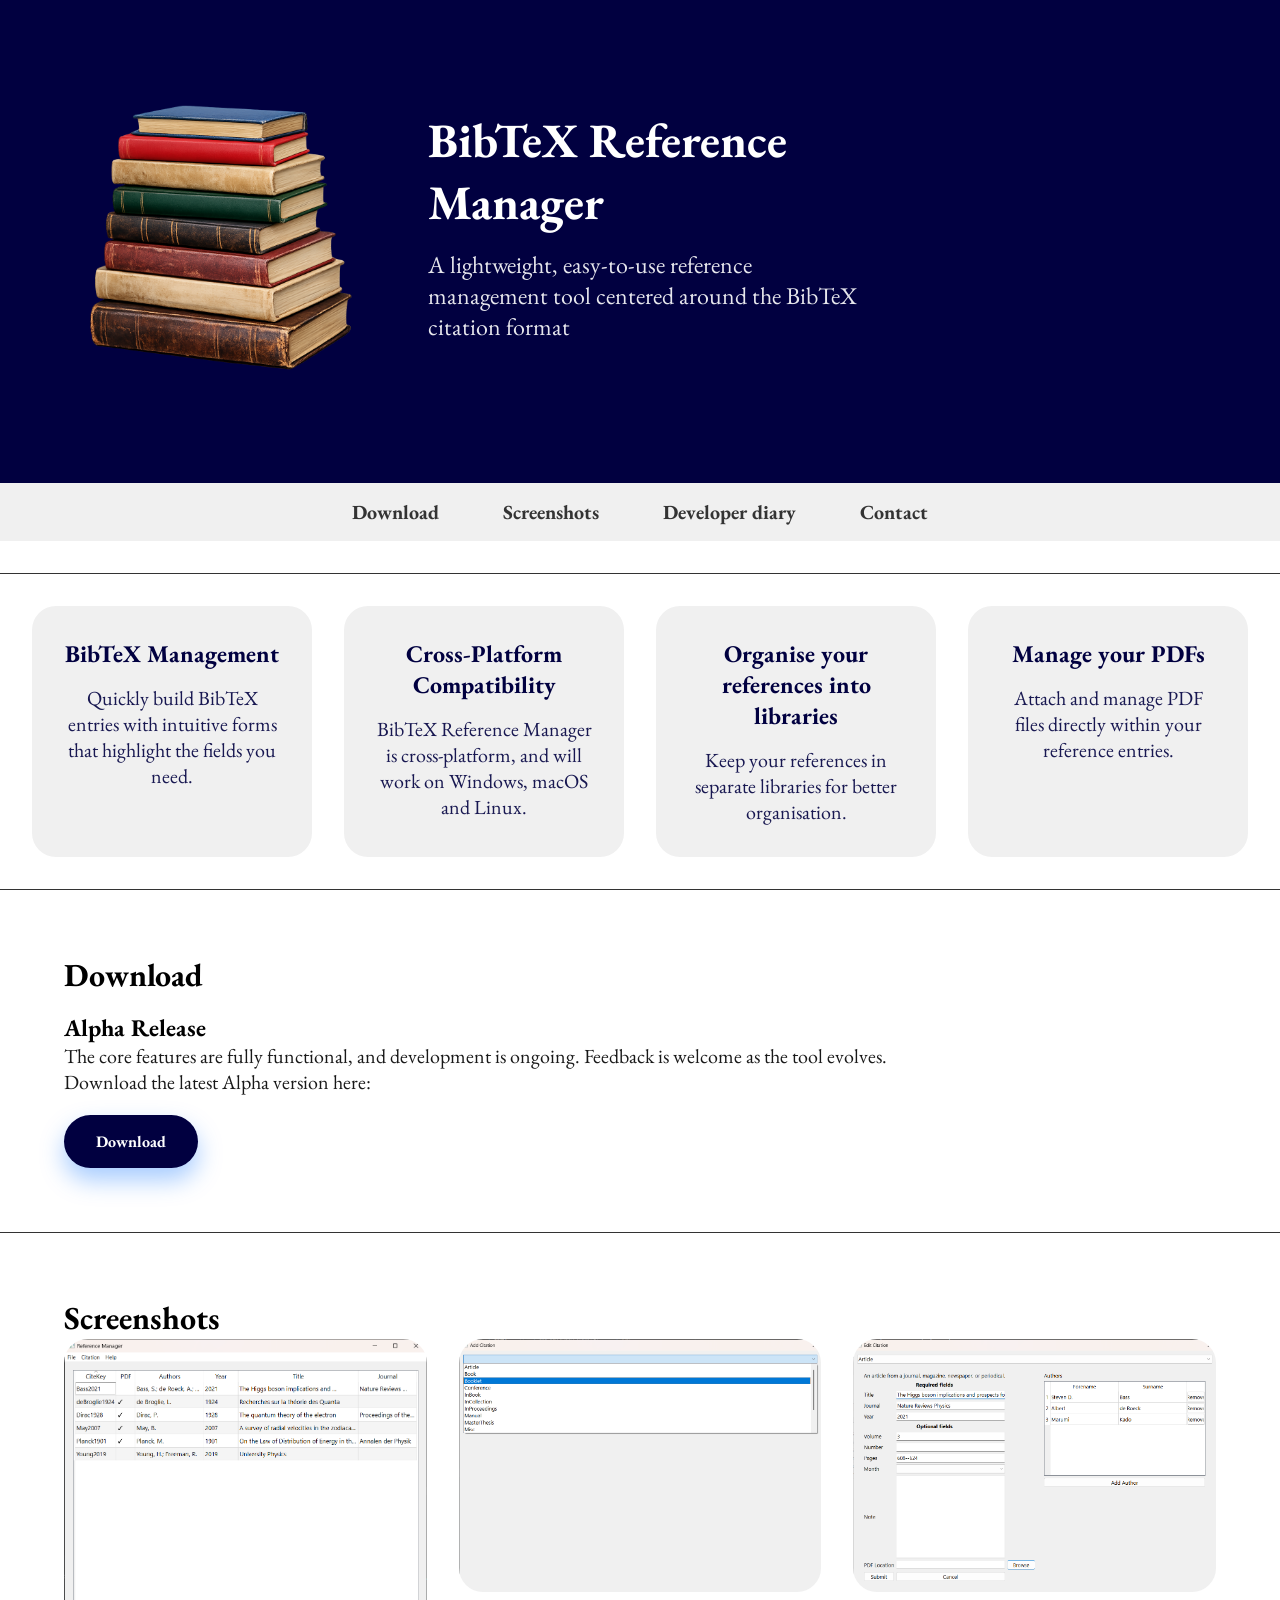
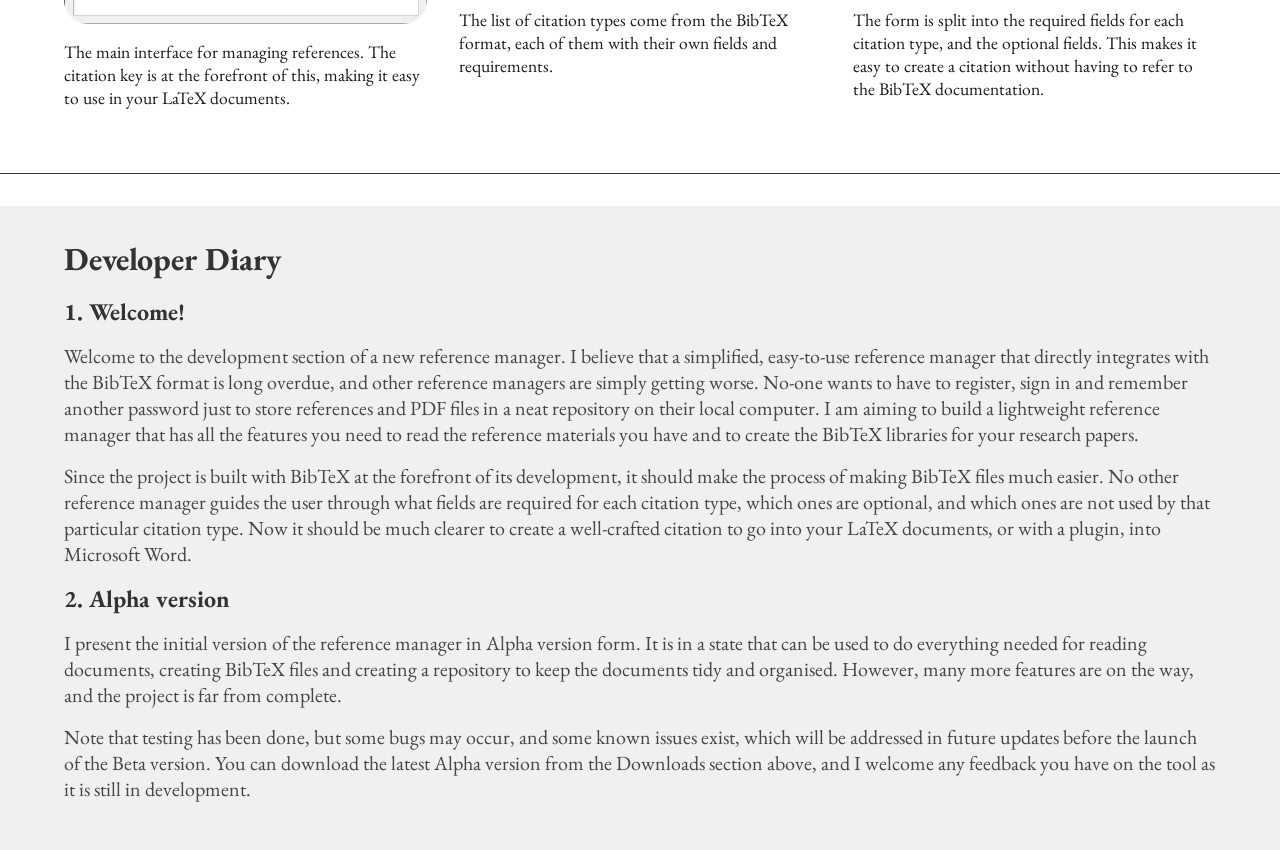
==== index.html @ 848a6c42 "Corrected name of download" ====
<!DOCTYPE html>
<html lang="en">
    <meta charset="UTF-8">
    <meta name="viewport" content="width=device-width, initial-scale=1.0">
    <title>BibTeX Reference Manager</title>
<head>
    <link rel="preconnect" href="https://fonts.googleapis.com">
    <link rel="preconnect" href="https://fonts.gstatic.com" crossorigin>
    <link href="https://fonts.googleapis.com/css2?family=EB+Garamond:ital,wght@0,400..800;1,400..800&display=swap" rel="stylesheet">
    <style>
        * {
            margin: 0;
            padding: 0;
            box-sizing: border-box;
        }
        body {
            font-family: "EB Garamond", "Times", serif;
        }
        .logo {
            display: flex;
            flex-wrap: nowrap;
            align-items: center;
            justify-content: flex-start;
            gap: 2rem;
            background: #010040;
            color: white;
            padding: 3rem 2rem;
            text-align: center;
        }
        .logo-image {
            flex: 0 0 300px;
            min-width: 300px;
            border-radius: 1.5rem;
            padding: 1rem;
        }
        .logo-content {
            flex: 1 1 auto;
            min-width: 300px;
            max-width: 500px;
            text-align: left;
            padding-left: 4rem;
        }
        .logo h1 {
            font-size: 3rem;
            margin-bottom: 1rem;
        }
        
        .logo p {
            font-size: 1.5rem;
            margin-bottom: 2rem;
            opacity: 0.9;
        }
        .nav {
            display: flex;
            justify-content: center;
            gap: 4rem;
            background: #f0f0f0;
            padding: 1rem 0;
            font-size: 1.25rem;
            font-weight: bolder;
        }
        .nav ul {
            list-style: none;
            display: flex;
            gap: 4rem;
        }
        .nav a {
            text-decoration: none;
            color: #333;
            transition: color 0.3s;
        }
        .nav a:hover {
            background: #b6b6b6;
        }
        .feature-grid {
            display: grid;
            grid-template-columns: repeat(auto-fit, minmax(280px, 1fr));
            gap: 2rem;
            margin: 2rem;
        }
        .feature-card {
            background: #f0f0f0;
            padding: 2rem;
            text-align: center;
            border-radius: 1.5rem;
            color: #010040;
        }
        .feature-card h1 {
            font-size: 1.5rem;
            margin-bottom: 1rem;
        }
        .feature-card p {
            font-size: 1.25rem;
            opacity: 0.9;
        }
        .download {
            padding: 2rem 4rem;
        }
        .download h1 {
            font-size: 2rem;
            margin-bottom: 1rem;
        }
        .download p {
            font-size: 1.25rem;
            opacity: 0.9;
        }
        .download a.button {
            display: inline-block;
            margin-top: 1.25rem;
            padding: 1rem 2rem;
            border-radius: 999px;
            background: #010040;
            color: #ffffff;
            font-weight: bold;
            text-decoration: none;
            box-shadow: 0 12px 25px rgba(0, 110, 255, 0.35);
            transition: transform 0.2s ease, box-shadow 0.2s ease, background 0.2s ease;
        }
        .download a.button:hover,
        .download a.button:focus-visible {
            transform: translateY(-1px);
            background: #010040;
            box-shadow: 0 16px 30px rgba(0, 110, 255, 0.35);
        }
        .screenshots {
            padding: 2rem 4rem;
        }
        .section-separator {
            width: 100%;
            height: 1px;
            margin: 2rem 0;
            background: #333;
            border: none;
        }
        .screenshots-grid {
            display: grid;
            grid-template-columns: repeat(auto-fit, minmax(280px, 1fr));
            gap: 2rem;
            align-items: start;
        }
        .image_text {
            display: flex;
            flex-direction: column;
            gap: 1rem;
        }
        .screenshot-thumb,
        .image_text img,
        .screenshots img {
            width: 100%;
            height: auto;
            border-radius: 1.5rem;
            cursor: zoom-in;
            transition: transform 0.2s ease;
        }
        .screenshot-thumb:hover {
            transform: scale(1.02);
        }
        .image_text p {
            font-size: 1.1rem;
            opacity: 0.9;
        }
        .lightbox {
            position: fixed;
            inset: 0;
            background: rgba(0, 0, 0, 0.9);
            display: flex;
            align-items: center;
            justify-content: center;
            padding: 2rem;
            z-index: 9999;
            opacity: 0;
            visibility: hidden;
            transition: opacity 0.25s ease, visibility 0.25s ease;
        }
        .lightbox.visible {
            opacity: 1;
            visibility: visible;
        }
        .lightbox-content {
            position: relative;
            max-width: 90vw;
            max-height: 90vh;
            display: flex;
            flex-direction: column;
            gap: 1rem;
            align-items: center;
            z-index: 1;
        }
        .lightbox img {
            max-width: 100%;
            max-height: 80vh;
            border-radius: 1rem;
            box-shadow: 0 0 30px rgba(0, 0, 0, 0.6);
        }
        .lightbox-caption {
            color: white;
            font-size: 1.1rem;
            text-align: center;
            max-width: 90vw;
        }
        .lightbox-close {
            position: absolute;
            top: 0.5rem;
            right: 0.5rem;
            z-index: 2;
            background: rgba(0, 0, 0, 0.65);
            border: none;
            color: white;
            font-size: 1.5rem;
            width: 2.5rem;
            height: 2.5rem;
            border-radius: 50%;
            cursor: pointer;
            box-shadow: 0 0 20px rgba(0, 0, 0, 0.5);
        }
        .developer-diary {
            padding: 2rem 4rem;
            background: #f0f0f0;
            color: #333
        }
        .developer-diary h1 {
            font-size: 2rem;
            margin-bottom: 1rem;
        }
        .developer-diary h2 {
            font-size: 1.5rem;
            margin-bottom: 1rem;
        }
        .developer-diary p {
            font-size: 1.25rem;
            opacity: 0.9;
            margin-bottom: 1rem;
        }

    </style>
</head>

<body>
<div class="logo">
    <div class="logo-image">
        <img src="stack_of_books.png" style="min-width: 50px; max-width: 350px; height: auto;"></img>
    </div>
    <div class="logo-content">
        <h1>BibTeX Reference Manager</h1>
        <p>A lightweight, easy-to-use reference management tool centered 
            around the BibTeX citation format</p>
    </div>
</div>
<div class="nav">
    <ul>
        <li><a href="#download">Download</a></li>
        <li><a href="#screenshots">Screenshots</a></li>
        <li><a href="#developer-diary">Developer diary</a></li>
        <li><a href="#contact">Contact</a></li>
    </ul>
</div>
<hr class="section-separator">
<div class="feature-grid">
    <div class="feature-card">
        <h1>BibTeX Management</h1>
        <p>Quickly build BibTeX entries with intuitive forms 
            that highlight the fields you need.</p>
    </div>
    <div class="feature-card">
        <h1>Cross-Platform Compatibility</h1>
        <p>BibTeX Reference Manager is cross-platform, and will 
            work on Windows, macOS and Linux.</p>
    </div>
    <div class="feature-card">
        <h1>Organise your references into libraries</h1>
        <p>Keep your references in separate libraries for better organisation.</p>
    </div>
    <div class="feature-card">
        <h1>Manage your PDFs</h1>
        <p>Attach and manage PDF files directly within your reference entries.</p>
    </div>
</div>
<hr class="section-separator">
<section id="download">
    <div class="download">
        <h1>Download</h1>
        <h2>Alpha Release</h2>
        <p>The core features are fully functional, and development is ongoing. Feedback is welcome as the tool evolves.</p>
        <p>Download the latest Alpha version here:</p>
        <a class="button" href="reference-manager.zip" aria-label="Download the latest Alpha version">Download</a>
    </div>
</section>
<hr class="section-separator">
<div class="screenshots">
    <h1>Screenshots</h1>
    <div class="screenshots-grid">
        <div class="image_text">
            <img class="screenshot-thumb" src="screenshot_main.png" alt="Main interface screenshot" data-caption="The main interface for managing references. The citation key is at the forefront, making it easy to use in your LaTeX documents.">
            <p>The main interface for managing references. The citation key is at the forefront of this,
                making it easy to use in your LaTeX documents.</p>
        </div>
        <div class="image_text">
            <img class="screenshot-thumb" src="screenshot_bibtex_list.png" alt="BibTeX list screenshot" data-caption="The list of citation types come from the BibTeX format, each of them with their own fields and requirements.">
            <p>The list of citation types come from the BibTeX format, each of them with their own fields 
                and requirements.</p>
        </div>
        <div class="image_text">
            <img class="screenshot-thumb" src="screenshot_form.png" alt="Form screenshot" data-caption="The form is split into the required fields for each citation type, and the optional fields. This makes it easy to create a citation without having to refer to the BibTeX documentation.">
            <p>The form is split into the required fields for each citation type, and the optional fields. 
                This makes it easy to create a citation without having to refer to the BibTeX documentation.</p>
        </div>
    </div>
</div>
<div id="lightbox" class="lightbox" role="dialog" aria-modal="true" aria-labelledby="lightbox-caption">
    <div class="lightbox-content">
        <button type="button" class="lightbox-close" aria-label="Close">×</button>
        <img id="lightbox-img" src="" alt="Expanded screenshot">
        <p id="lightbox-caption" class="lightbox-caption"></p>
    </div>
</div>
<hr class="section-separator">
<section id="developer-diary">
    <div class="developer-diary">
        <h1>Developer Diary</h1>
        <h2>1. Welcome!</h2>
        <p>Welcome to the development section of a new reference manager. I believe that a simplified, easy-to-use reference manager 
            that directly integrates with the BibTeX format is long overdue, and other reference managers are simply getting worse. No-one
             wants to have to register, sign in and remember another password just to store references and PDF files in a neat repository on 
             their local computer. I am aiming to build a lightweight reference manager that has all the features you need to read the reference 
             materials you have and to create the BibTeX libraries for your research papers.
        </p>
        <p>Since the project is built with BibTeX at the forefront of its development, it should make the process of making BibTeX files much 
            easier. No other reference manager guides the user through what fields are required for each citation type, which ones are optional, 
            and which ones are not used by that particular citation type. Now it should be much clearer to create a well-crafted citation to go into 
            your LaTeX documents, or with a plugin, into Microsoft Word.
        </p>
        <h2>2. Alpha version</h2>
        <p>I present the initial version of the reference manager in Alpha version form. It is in a state that can be used to do 
            everything needed for reading documents, creating BibTeX files and creating a repository to keep the documents tidy and 
            organised. However, many more features are on the way, and the project is far from complete.
        </p>
        <p>Note that testing has been done, but some bugs may occur, and some known issues exist, which will be addressed in future updates 
            before the launch of the Beta version. You can download the latest Alpha version from the Downloads section above, and I welcome 
            any feedback you have on the tool as it is still in development.
        </p>
    </div>
</section>
<script>
    /* Screenshot zoom functionality */
    const lightbox = document.getElementById('lightbox');
    const lightboxImg = document.getElementById('lightbox-img');
    const lightboxCaption = document.getElementById('lightbox-caption');
    const lightboxClose = document.querySelector('.lightbox-close');

    document.querySelectorAll('.screenshot-thumb').forEach((thumb) => {
        thumb.addEventListener('click', () => {
            lightboxImg.src = thumb.src;
            lightboxImg.alt = thumb.alt;
            lightboxCaption.textContent = thumb.dataset.caption || thumb.alt;
            lightbox.classList.add('visible');
        });
    });

    const closeLightbox = () => {
        lightbox.classList.remove('visible');
        lightboxImg.src = '';
        lightboxCaption.textContent = '';
    };

    lightboxClose.addEventListener('click', closeLightbox);
    lightbox.addEventListener('click', (event) => {
        if (event.target === lightbox) {
            closeLightbox();
        }
    });
    document.addEventListener('keydown', (event) => {
        if (event.key === 'Escape' && lightbox.classList.contains('visible')) {
            closeLightbox();
        }
    });
</script>
</body>
</html>
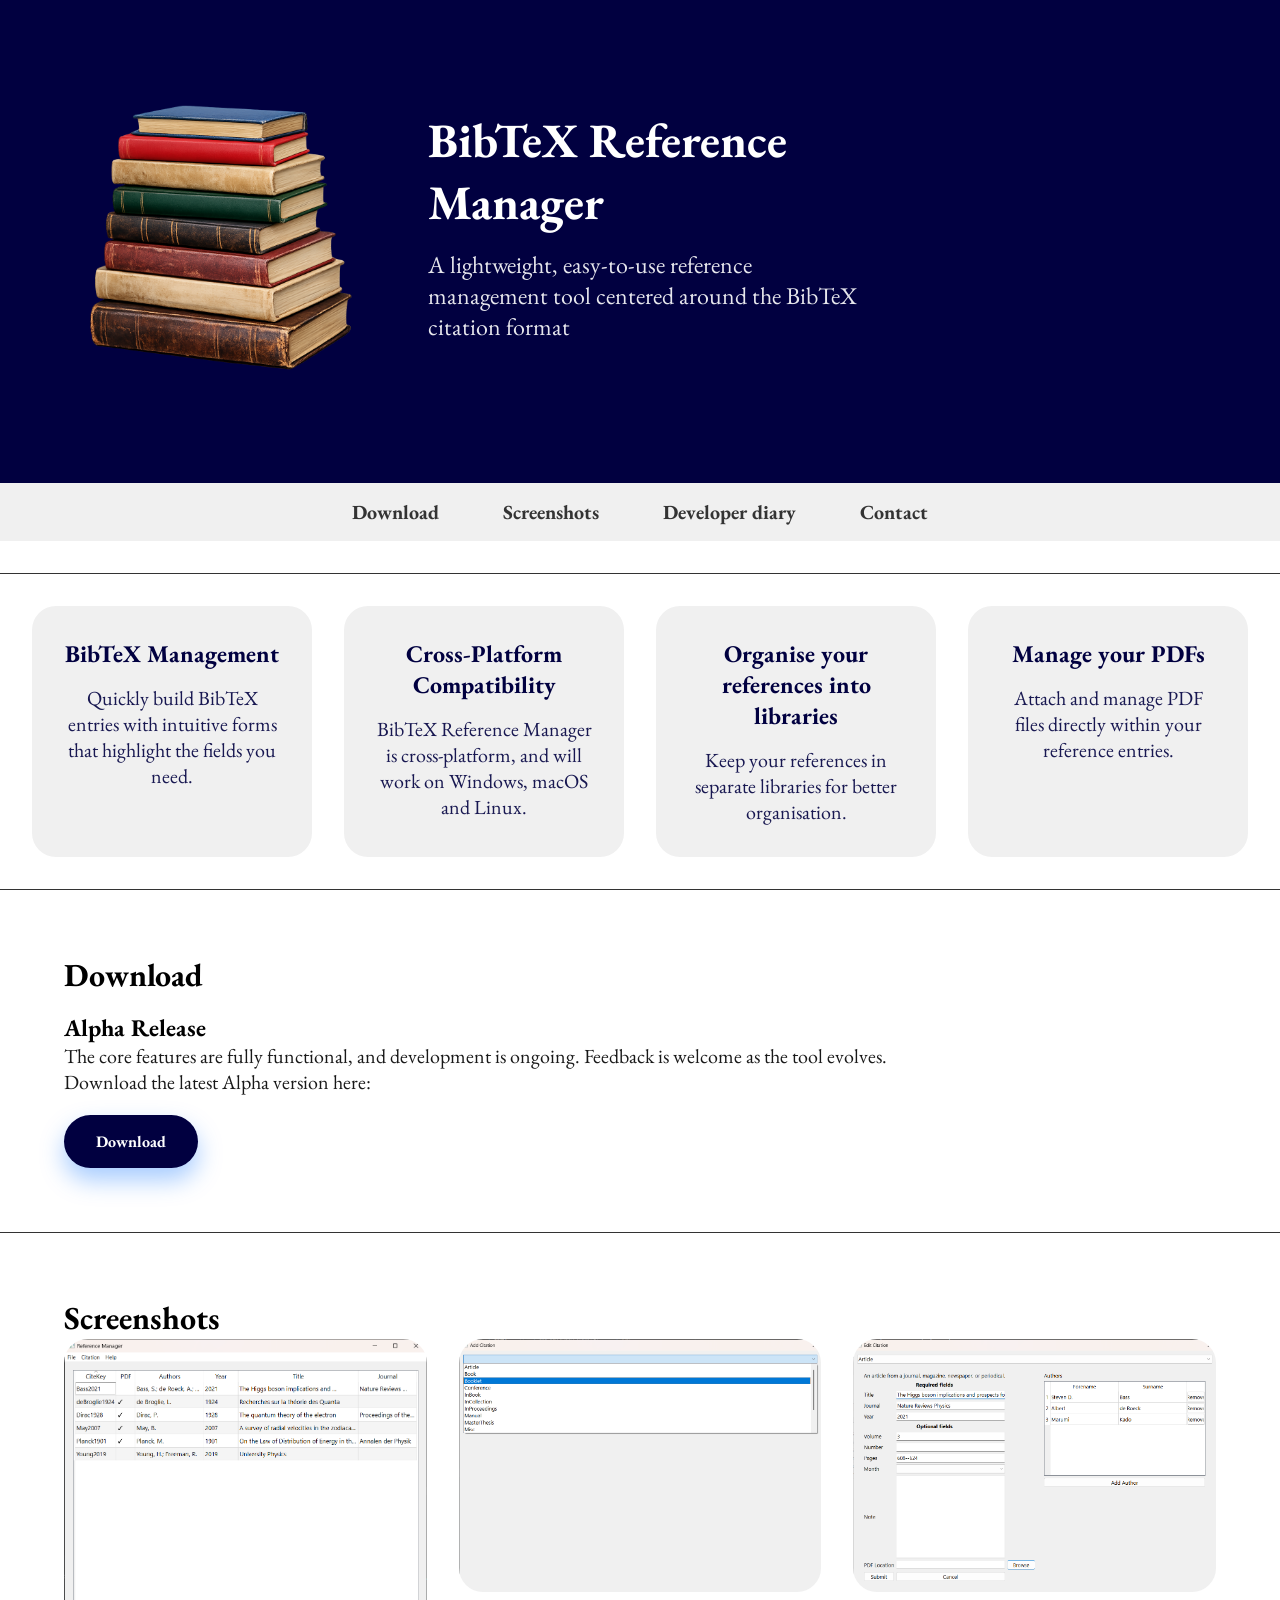
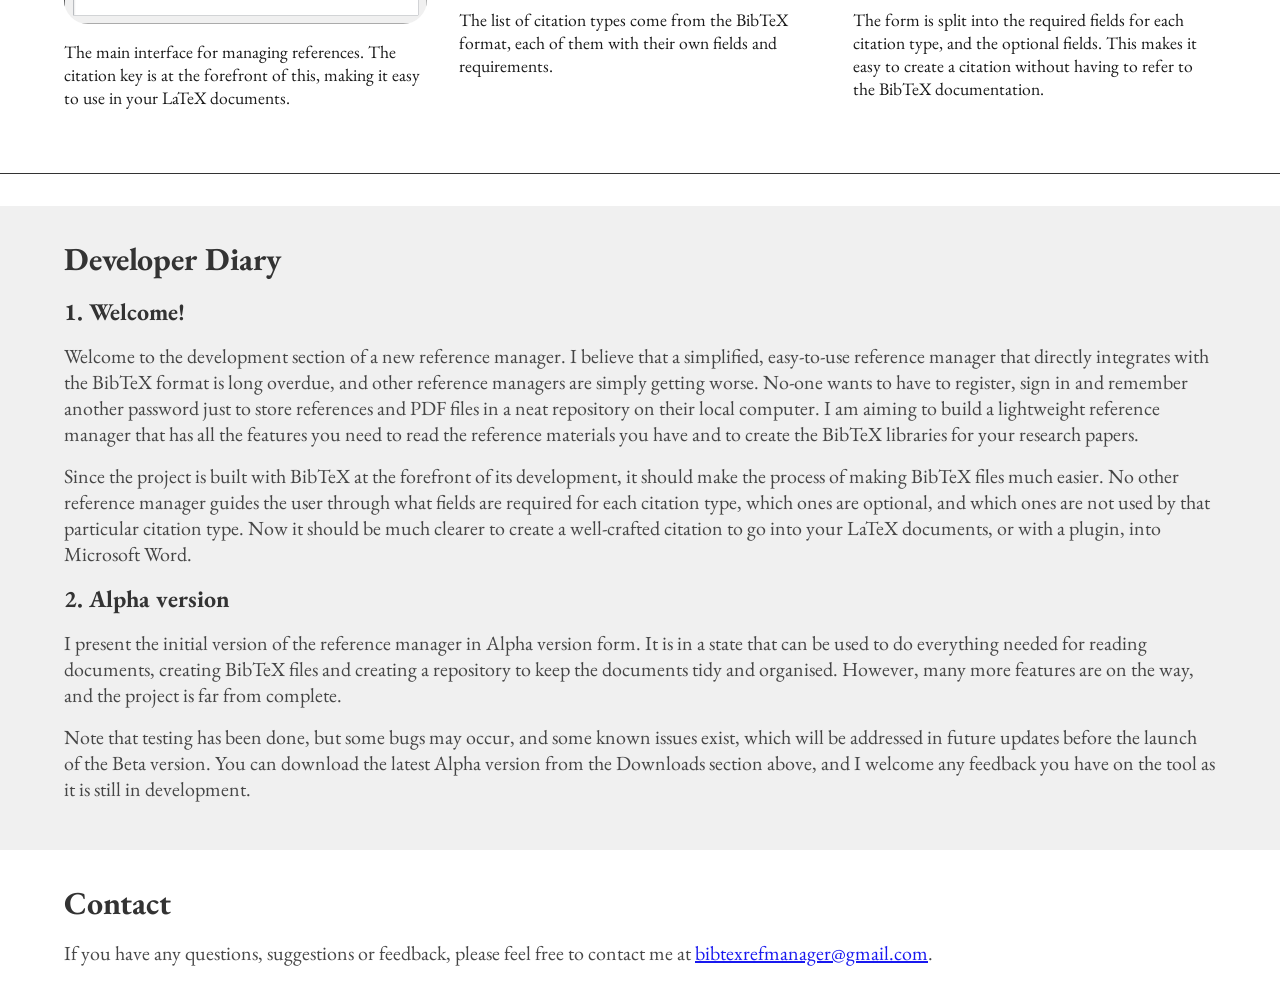
==== commit b49e8cd4: "Added contact email." ====
--- a/index.html
+++ b/index.html
@@ -230,6 +230,19 @@
             font-size: 1.25rem;
             opacity: 0.9;
             margin-bottom: 1rem;
+        }
+        .contact {
+            padding: 2rem 4rem;
+            background: #ffffff;
+            color: #333;
+        }
+        .contact h1 {
+            font-size: 2rem;
+            margin-bottom: 1rem;
+        }
+        .contact p {
+            font-size: 1.25rem;
+            opacity: 0.9;
         }
 
     </style>
@@ -340,6 +353,14 @@
         </p>
     </div>
 </section>
+<section>
+    <div id="contact" class="contact">
+        <h1>Contact</h1>
+        <p>If you have any questions, suggestions or feedback, please feel free to contact me at 
+            <a href="mailto:bibtexrefmanager@gmail.com">bibtexrefmanager@gmail.com</a>.
+        </p>
+    </div>
+</section>
 <script>
     /* Screenshot zoom functionality */
     const lightbox = document.getElementById('lightbox');
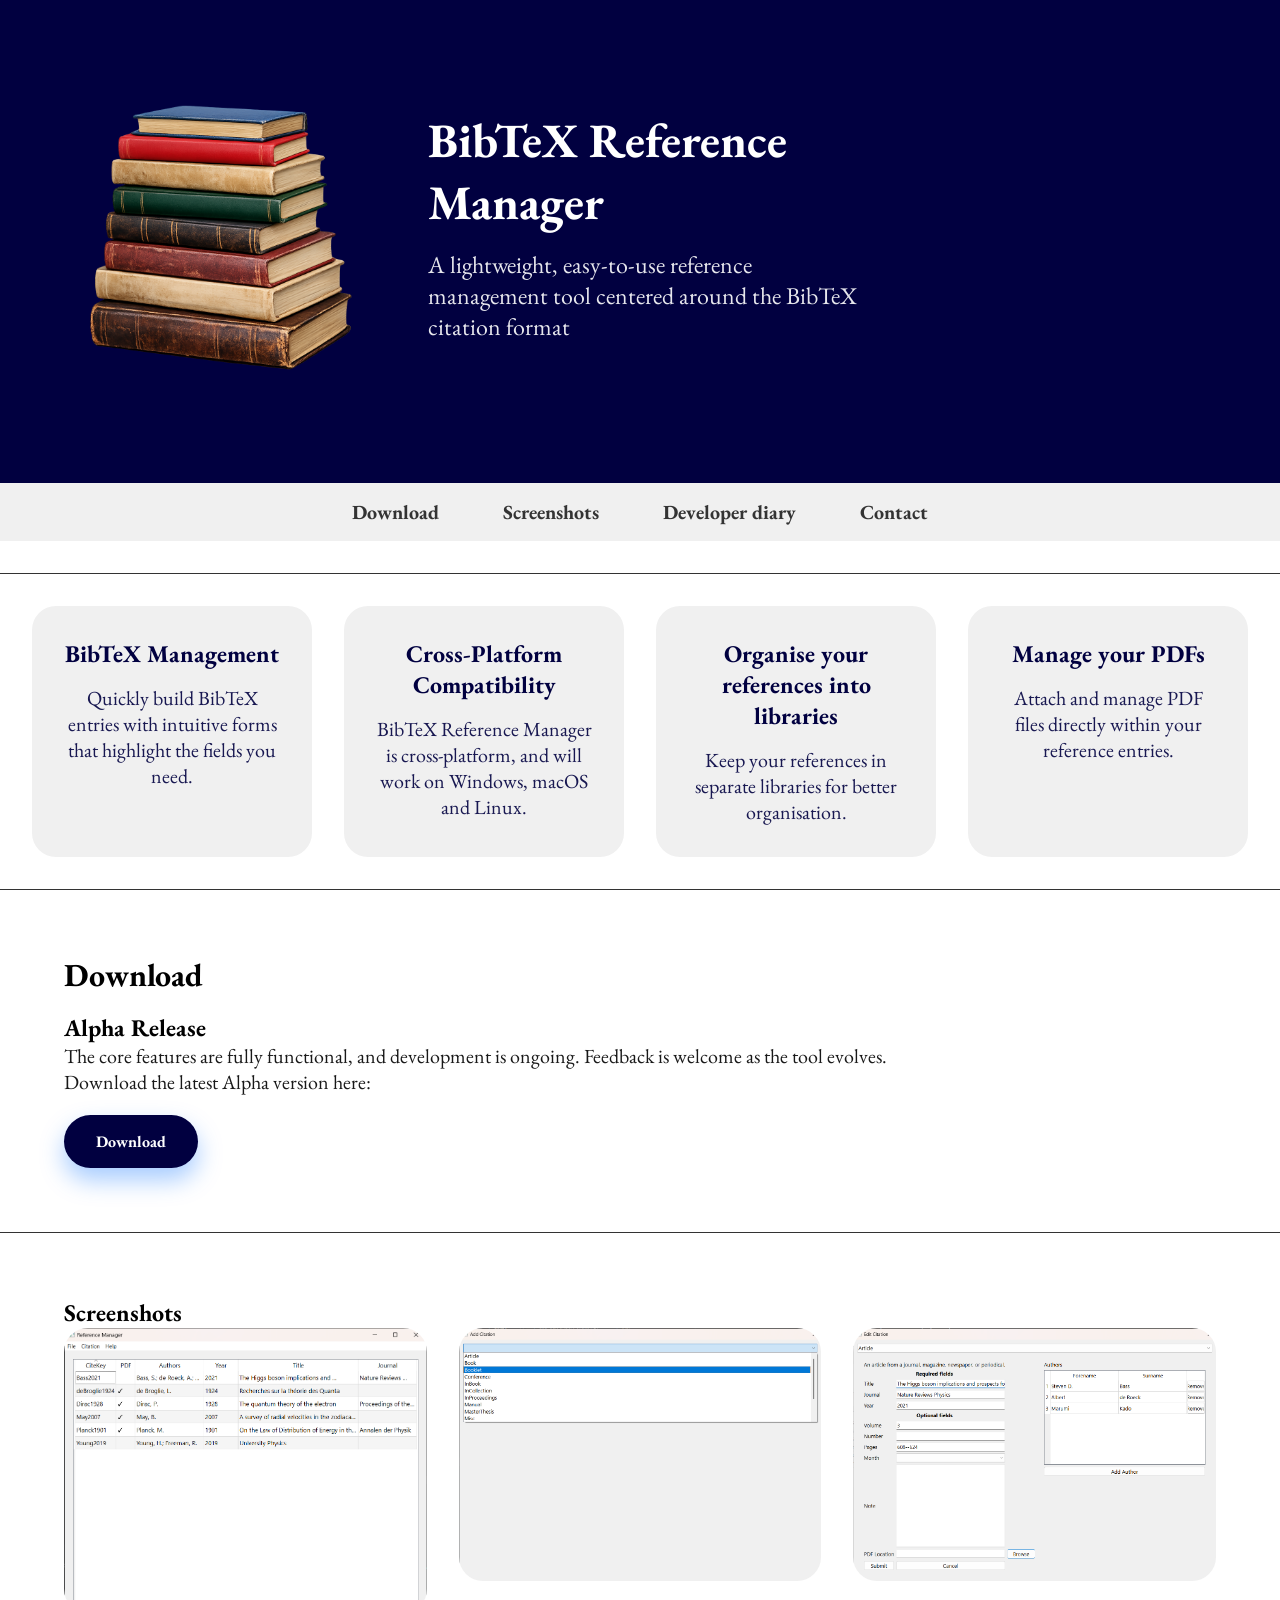
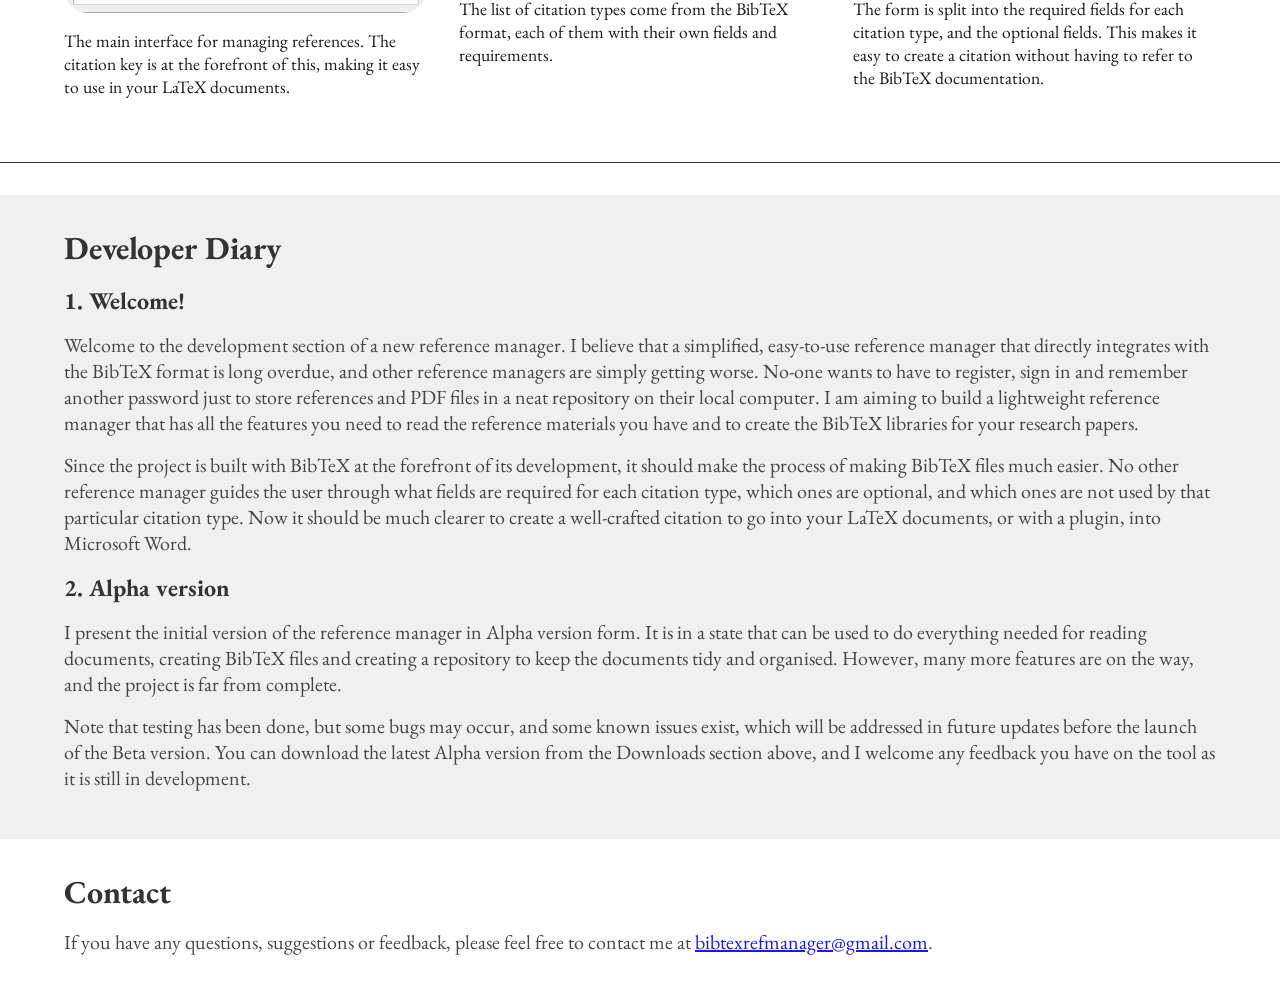
==== commit 3dd84cef: "Added screenshot section to solve navigation issue." ====
--- a/index.html
+++ b/index.html
@@ -299,26 +299,28 @@
     </div>
 </section>
 <hr class="section-separator">
-<div class="screenshots">
-    <h1>Screenshots</h1>
-    <div class="screenshots-grid">
-        <div class="image_text">
-            <img class="screenshot-thumb" src="screenshot_main.png" alt="Main interface screenshot" data-caption="The main interface for managing references. The citation key is at the forefront, making it easy to use in your LaTeX documents.">
-            <p>The main interface for managing references. The citation key is at the forefront of this,
-                making it easy to use in your LaTeX documents.</p>
+<section id="screenshots">
+    <div class="screenshots">
+        <h1>Screenshots</h1>
+        <div class="screenshots-grid">
+            <div class="image_text">
+                <img class="screenshot-thumb" src="screenshot_main.png" alt="Main interface screenshot" data-caption="The main interface for managing references. The citation key is at the forefront, making it easy to use in your LaTeX documents.">
+                <p>The main interface for managing references. The citation key is at the forefront of this,
+                    making it easy to use in your LaTeX documents.</p>
+            </div>
+            <div class="image_text">
+                <img class="screenshot-thumb" src="screenshot_bibtex_list.png" alt="BibTeX list screenshot" data-caption="The list of citation types come from the BibTeX format, each of them with their own fields and requirements.">
+                <p>The list of citation types come from the BibTeX format, each of them with their own fields 
+                    and requirements.</p>
+            </div>
+            <div class="image_text">
+                <img class="screenshot-thumb" src="screenshot_form.png" alt="Form screenshot" data-caption="The form is split into the required fields for each citation type, and the optional fields. This makes it easy to create a citation without having to refer to the BibTeX documentation.">
+                <p>The form is split into the required fields for each citation type, and the optional fields. 
+                    This makes it easy to create a citation without having to refer to the BibTeX documentation.</p>
+            </div>
         </div>
-        <div class="image_text">
-            <img class="screenshot-thumb" src="screenshot_bibtex_list.png" alt="BibTeX list screenshot" data-caption="The list of citation types come from the BibTeX format, each of them with their own fields and requirements.">
-            <p>The list of citation types come from the BibTeX format, each of them with their own fields 
-                and requirements.</p>
-        </div>
-        <div class="image_text">
-            <img class="screenshot-thumb" src="screenshot_form.png" alt="Form screenshot" data-caption="The form is split into the required fields for each citation type, and the optional fields. This makes it easy to create a citation without having to refer to the BibTeX documentation.">
-            <p>The form is split into the required fields for each citation type, and the optional fields. 
-                This makes it easy to create a citation without having to refer to the BibTeX documentation.</p>
-        </div>
-    </div>
-</div>
+    </div>
+</section>
 <div id="lightbox" class="lightbox" role="dialog" aria-modal="true" aria-labelledby="lightbox-caption">
     <div class="lightbox-content">
         <button type="button" class="lightbox-close" aria-label="Close">×</button>
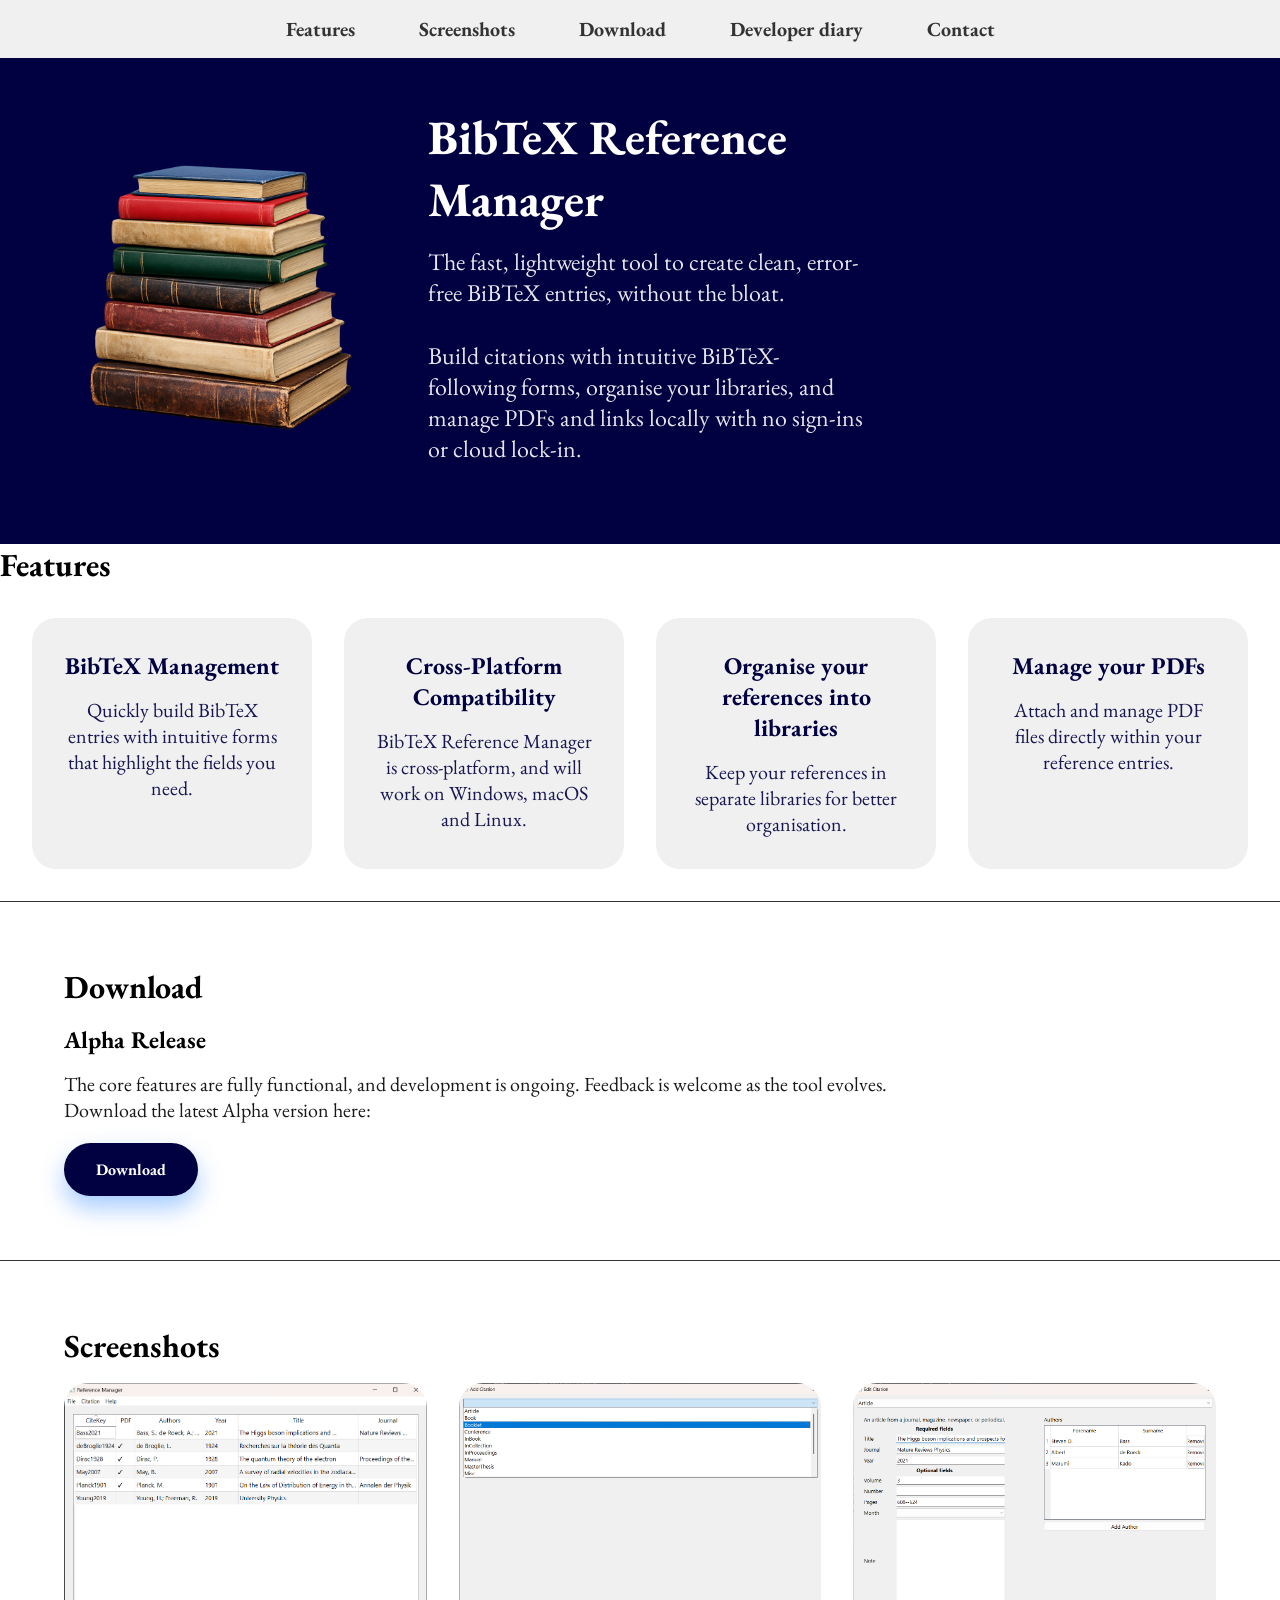
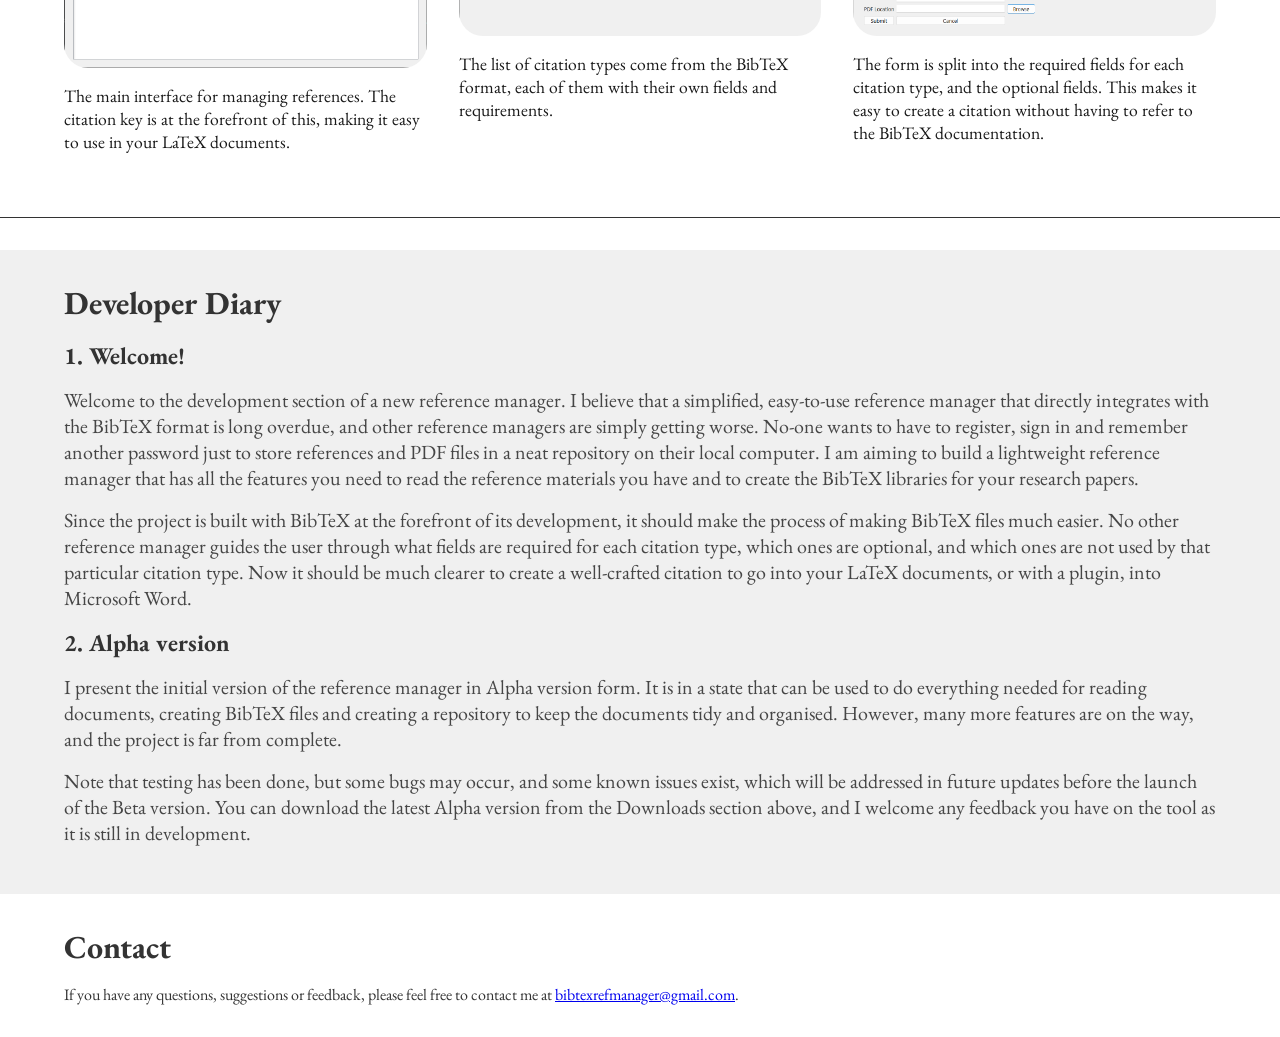
==== commit 838626cd: "New version of reference-manager.zip" ====
--- a/index.html
+++ b/index.html
@@ -16,6 +16,14 @@
         body {
             font-family: "EB Garamond", "Times", serif;
         }
+        h1 {
+            font-size: 2rem;
+            margin-bottom: 1rem;
+        }
+        h2 {
+            font-size: 1.5rem;
+            margin-bottom: 1rem;
+        }
         .logo {
             display: flex;
             flex-wrap: nowrap;
@@ -96,10 +104,7 @@
         .download {
             padding: 2rem 4rem;
         }
-        .download h1 {
-            font-size: 2rem;
-            margin-bottom: 1rem;
-        }
+
         .download p {
             font-size: 1.25rem;
             opacity: 0.9;
@@ -236,58 +241,54 @@
             background: #ffffff;
             color: #333;
         }
-        .contact h1 {
-            font-size: 2rem;
-            margin-bottom: 1rem;
-        }
-        .contact p {
-            font-size: 1.25rem;
-            opacity: 0.9;
-        }
-
     </style>
 </head>
 
 <body>
-<div class="logo">
-    <div class="logo-image">
-        <img src="stack_of_books.png" style="min-width: 50px; max-width: 350px; height: auto;"></img>
-    </div>
-    <div class="logo-content">
-        <h1>BibTeX Reference Manager</h1>
-        <p>A lightweight, easy-to-use reference management tool centered 
-            around the BibTeX citation format</p>
-    </div>
-</div>
 <div class="nav">
     <ul>
+        <li><a href="#features">Features</a></li>
+        <li><a href="#screenshots">Screenshots</a></li>
         <li><a href="#download">Download</a></li>
-        <li><a href="#screenshots">Screenshots</a></li>
         <li><a href="#developer-diary">Developer diary</a></li>
         <li><a href="#contact">Contact</a></li>
     </ul>
 </div>
-<hr class="section-separator">
-<div class="feature-grid">
-    <div class="feature-card">
-        <h1>BibTeX Management</h1>
-        <p>Quickly build BibTeX entries with intuitive forms 
+<div class="logo">
+    <div class="logo-image">
+        <img src="stack_of_books.png" style="min-width: 50px; max-width: 350px; height: auto;"></img>
+    </div>
+    <div class="logo-content">
+        <h1>BibTeX Reference Manager</h1>
+        <p>The fast, lightweight tool to create clean, error-free BiBTeX entries, without the bloat.</p>
+        <p>Build citations with intuitive BiBTeX-following forms, organise your libraries, and manage PDFs and links locally with no sign-ins or cloud lock-in.</p>
+    </div>
+</div>
+<section id="features">
+    <div class="features">
+        <h1>Features</h1>
+        <div class="feature-grid">
+            <div class="feature-card">
+                <h1>BibTeX Management</h1>
+                <p>Quickly build BibTeX entries with intuitive forms 
             that highlight the fields you need.</p>
-    </div>
-    <div class="feature-card">
-        <h1>Cross-Platform Compatibility</h1>
-        <p>BibTeX Reference Manager is cross-platform, and will 
-            work on Windows, macOS and Linux.</p>
-    </div>
-    <div class="feature-card">
-        <h1>Organise your references into libraries</h1>
-        <p>Keep your references in separate libraries for better organisation.</p>
-    </div>
-    <div class="feature-card">
-        <h1>Manage your PDFs</h1>
-        <p>Attach and manage PDF files directly within your reference entries.</p>
-    </div>
-</div>
+        </div>
+        <div class="feature-card">
+            <h1>Cross-Platform Compatibility</h1>
+            <p>BibTeX Reference Manager is cross-platform, and will 
+                work on Windows, macOS and Linux.</p>
+        </div>
+        <div class="feature-card">
+            <h1>Organise your references into libraries</h1>
+            <p>Keep your references in separate libraries for better organisation.</p>
+        </div>
+        <div class="feature-card">
+            <h1>Manage your PDFs</h1>
+            <p>Attach and manage PDF files directly within your reference entries.</p>
+        </div>
+    </div>
+</section>
+
 <hr class="section-separator">
 <section id="download">
     <div class="download">
@@ -355,7 +356,7 @@
         </p>
     </div>
 </section>
-<section>
+<section id="contact">
     <div id="contact" class="contact">
         <h1>Contact</h1>
         <p>If you have any questions, suggestions or feedback, please feel free to contact me at 
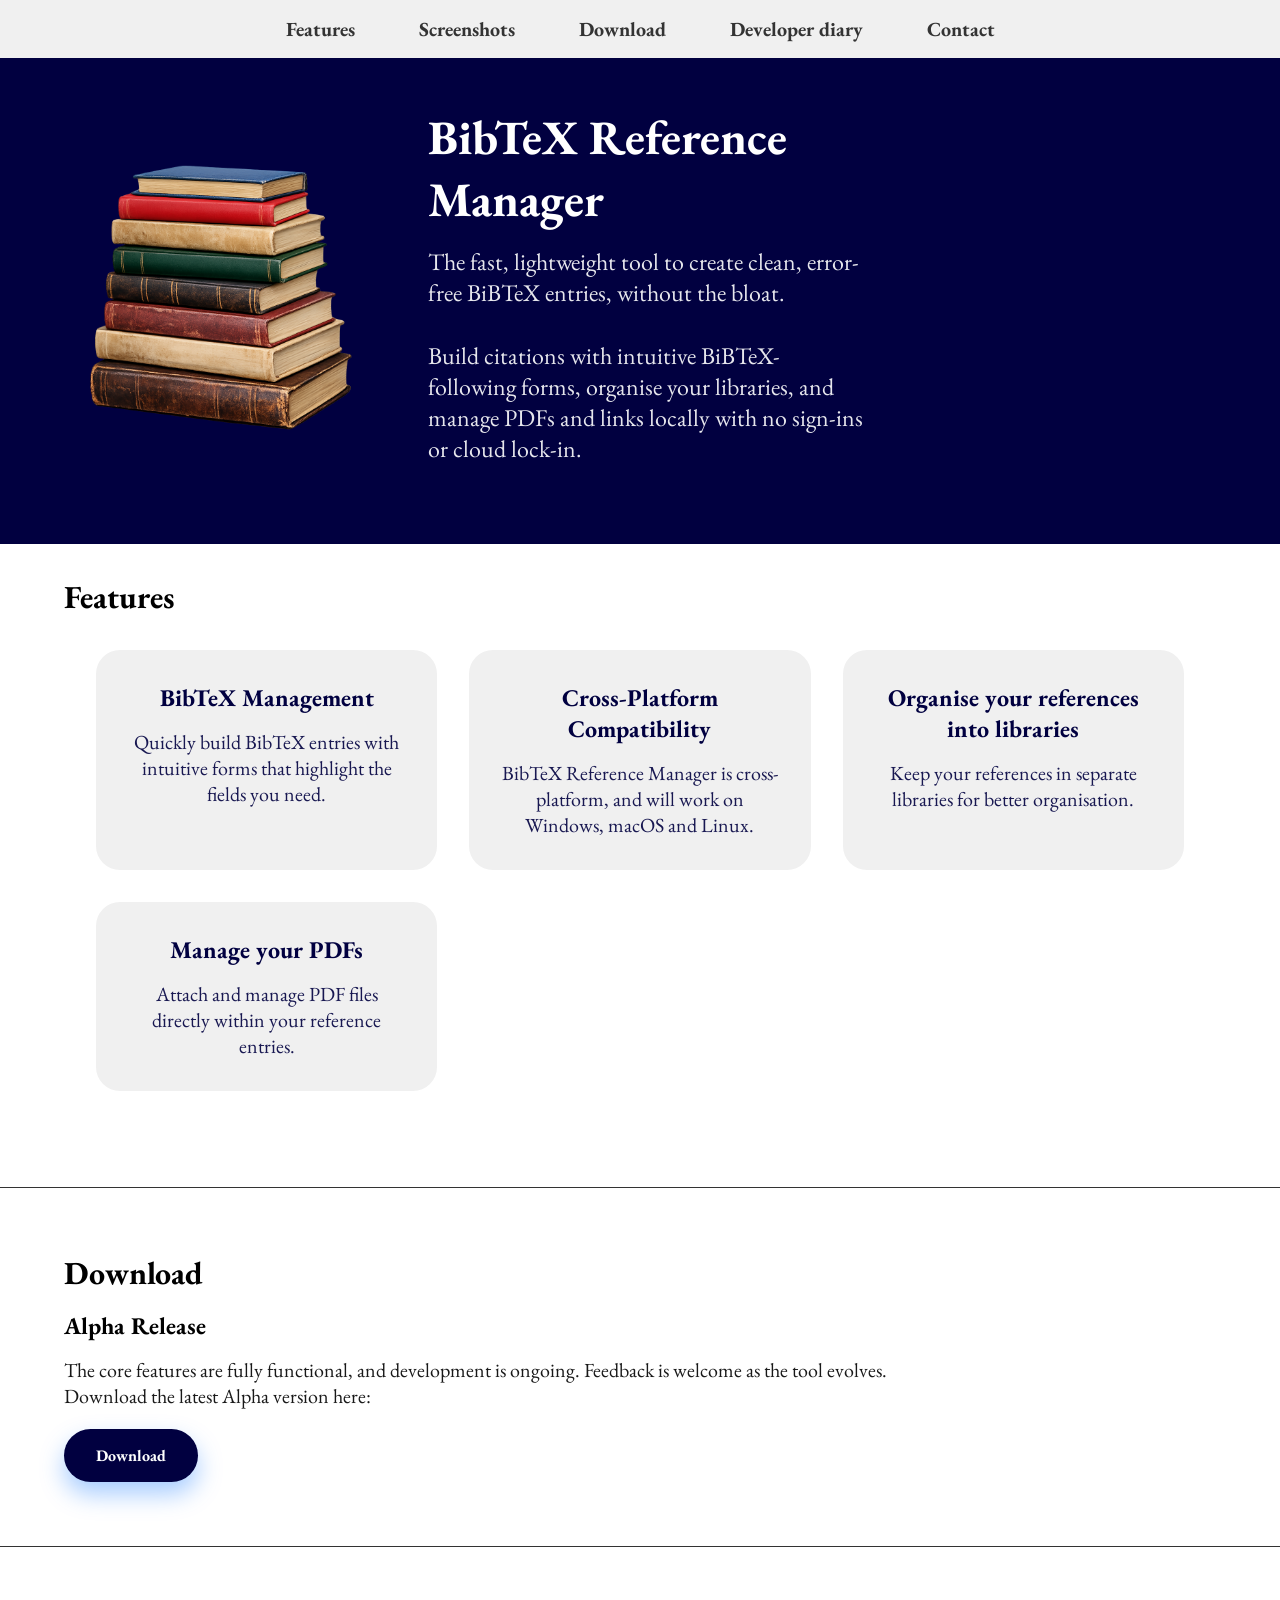
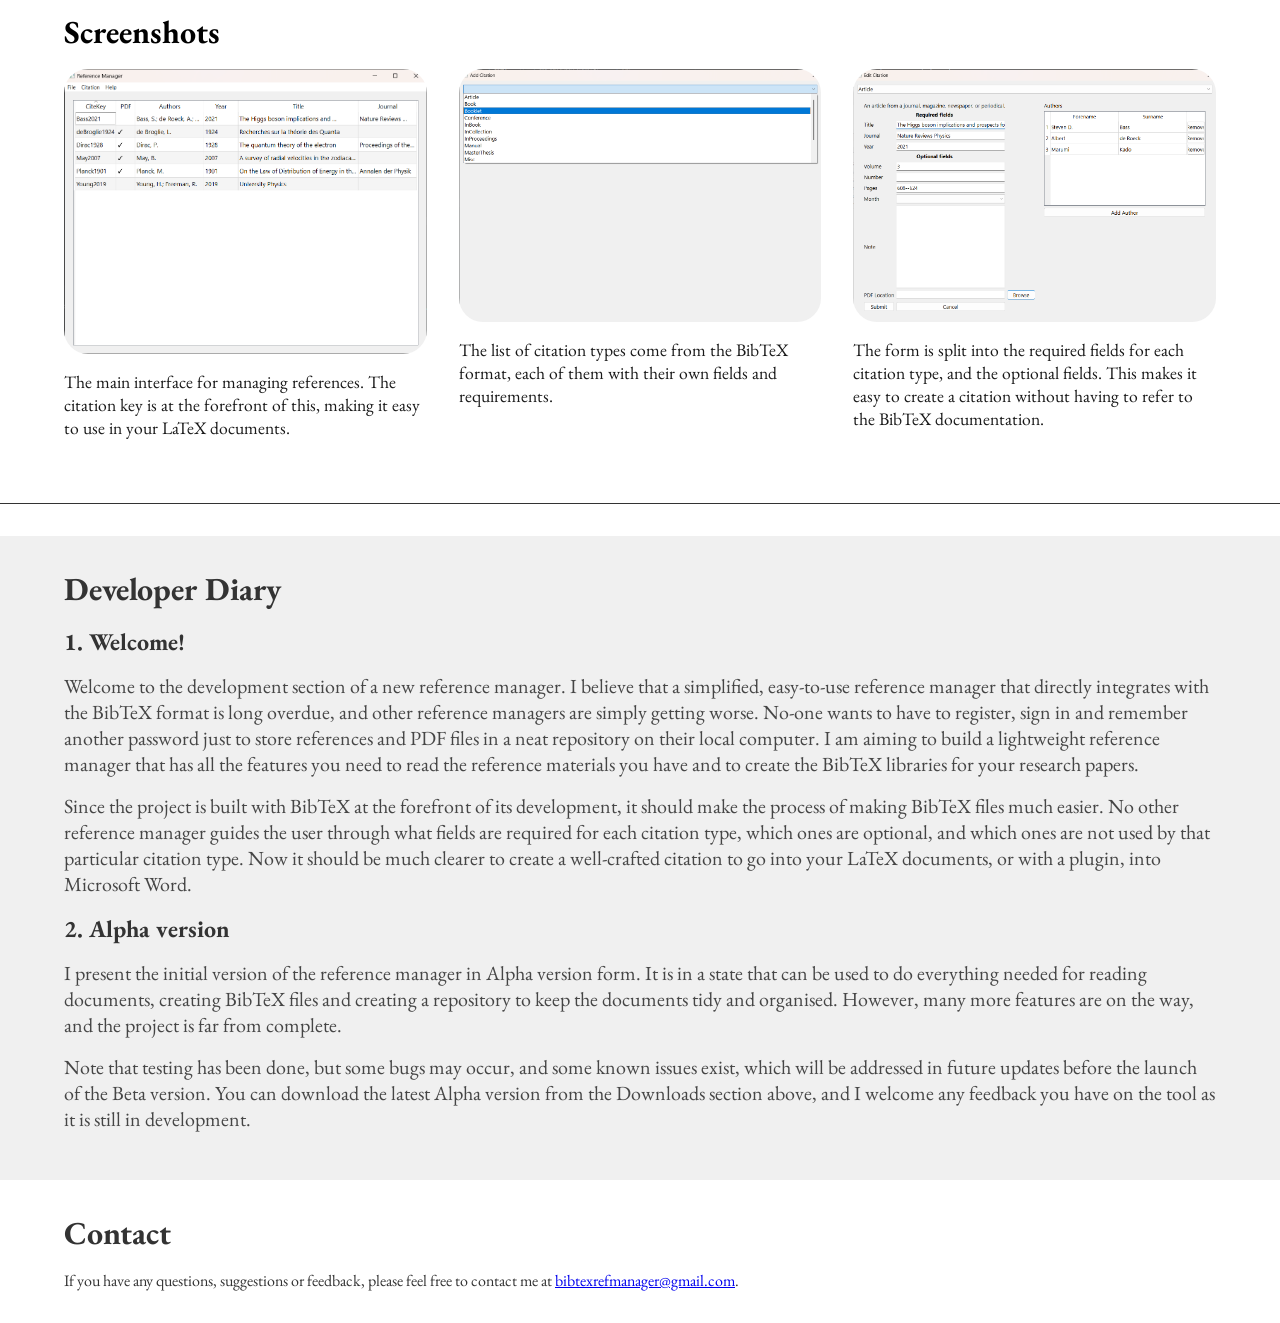
==== commit a0ec28d5: "Full Alpha release of the BibTeX Reference Manager" ====
--- a/index.html
+++ b/index.html
@@ -79,6 +79,9 @@
         }
         .nav a:hover {
             background: #b6b6b6;
+        }
+        .features {
+            padding: 2rem 4rem;
         }
         .feature-grid {
             display: grid;
@@ -296,7 +299,7 @@
         <h2>Alpha Release</h2>
         <p>The core features are fully functional, and development is ongoing. Feedback is welcome as the tool evolves.</p>
         <p>Download the latest Alpha version here:</p>
-        <a class="button" href="reference-manager.zip" aria-label="Download the latest Alpha version">Download</a>
+        <a class="button" href="bibtex_reference_manager.zip" aria-label="Download the latest Alpha version">Download</a>
     </div>
 </section>
 <hr class="section-separator">
